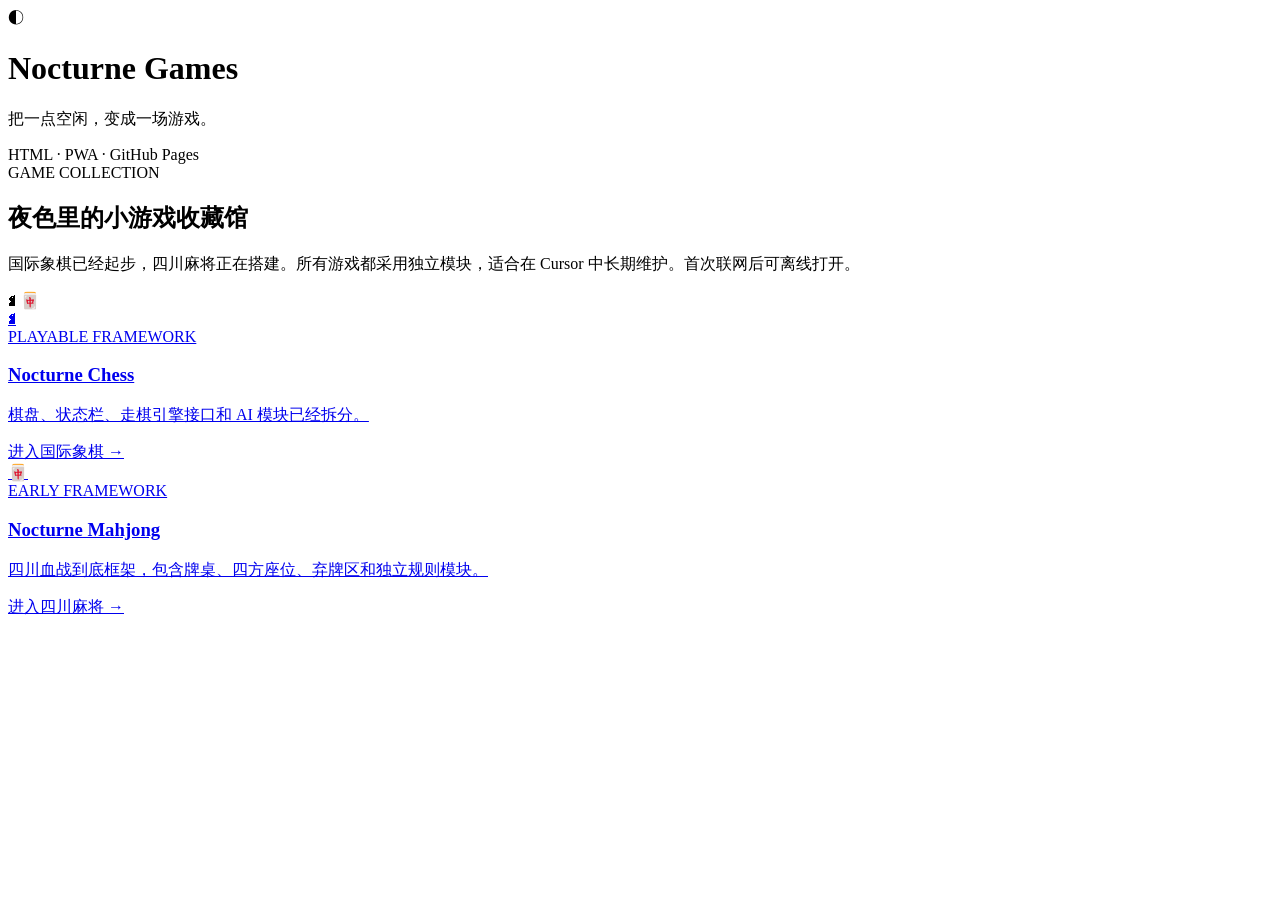
==== index.html @ 31473be5 "Release Mahjong v0.14.14 with scoring, PWA offline, and table UX polish. Adds fan-based session scor" ====
<!doctype html>
<html lang="zh-CN">
<head>
  <meta charset="utf-8">
  <meta name="viewport" content="width=device-width,initial-scale=1">
  <meta name="theme-color" content="#08111f">
  <meta name="mobile-web-app-capable" content="yes">
  <meta name="apple-mobile-web-app-capable" content="yes">
  <meta name="apple-mobile-web-app-title" content="Nocturne">
  <title>Nocturne Games</title>
  <link rel="manifest" href="./manifest.webmanifest">
  <link rel="icon" href="./assets/icons/icon.svg" type="image/svg+xml">
  <link rel="apple-touch-icon" href="./assets/icons/icon-192.png">
  <link rel="stylesheet" href="./shared/base.css">
</head>
<body>
  <main class="shell">
    <header class="topbar">
      <div class="brand">
        <div class="brand-mark">◐</div>
        <div>
          <h1>Nocturne Games</h1>
          <p>把一点空闲，变成一场游戏。</p>
        </div>
      </div>
      <span class="pill">HTML · PWA · GitHub Pages</span>
    </header>

    <section class="hero panel">
      <div>
        <span class="eyebrow">GAME COLLECTION</span>
        <h2>夜色里的小游戏收藏馆</h2>
        <p>国际象棋已经起步，四川麻将正在搭建。所有游戏都采用独立模块，适合在 Cursor 中长期维护。首次联网后可离线打开。</p>
      </div>
      <div class="hero-symbols">♞ 🀄</div>
    </section>

    <section class="game-grid">
      <a class="game-card panel" href="./chess/index.html">
        <div class="cover chess-cover">♞</div>
        <div class="card-body">
          <span class="tag">PLAYABLE FRAMEWORK</span>
          <h3>Nocturne Chess</h3>
          <p>棋盘、状态栏、走棋引擎接口和 AI 模块已经拆分。</p>
          <span class="button-link">进入国际象棋 →</span>
        </div>
      </a>

      <a class="game-card panel" href="./mahjong/index.html">
        <div class="cover mahjong-cover">🀄</div>
        <div class="card-body">
          <span class="tag">EARLY FRAMEWORK</span>
          <h3>Nocturne Mahjong</h3>
          <p>四川血战到底框架，包含牌桌、四方座位、弃牌区和独立规则模块。</p>
          <span class="button-link">进入四川麻将 →</span>
        </div>
      </a>
    </section>
  </main>
  <script src="./shared/app.js"></script>
  <script type="module" src="./shared/pwa.js"></script>
</body>
</html>
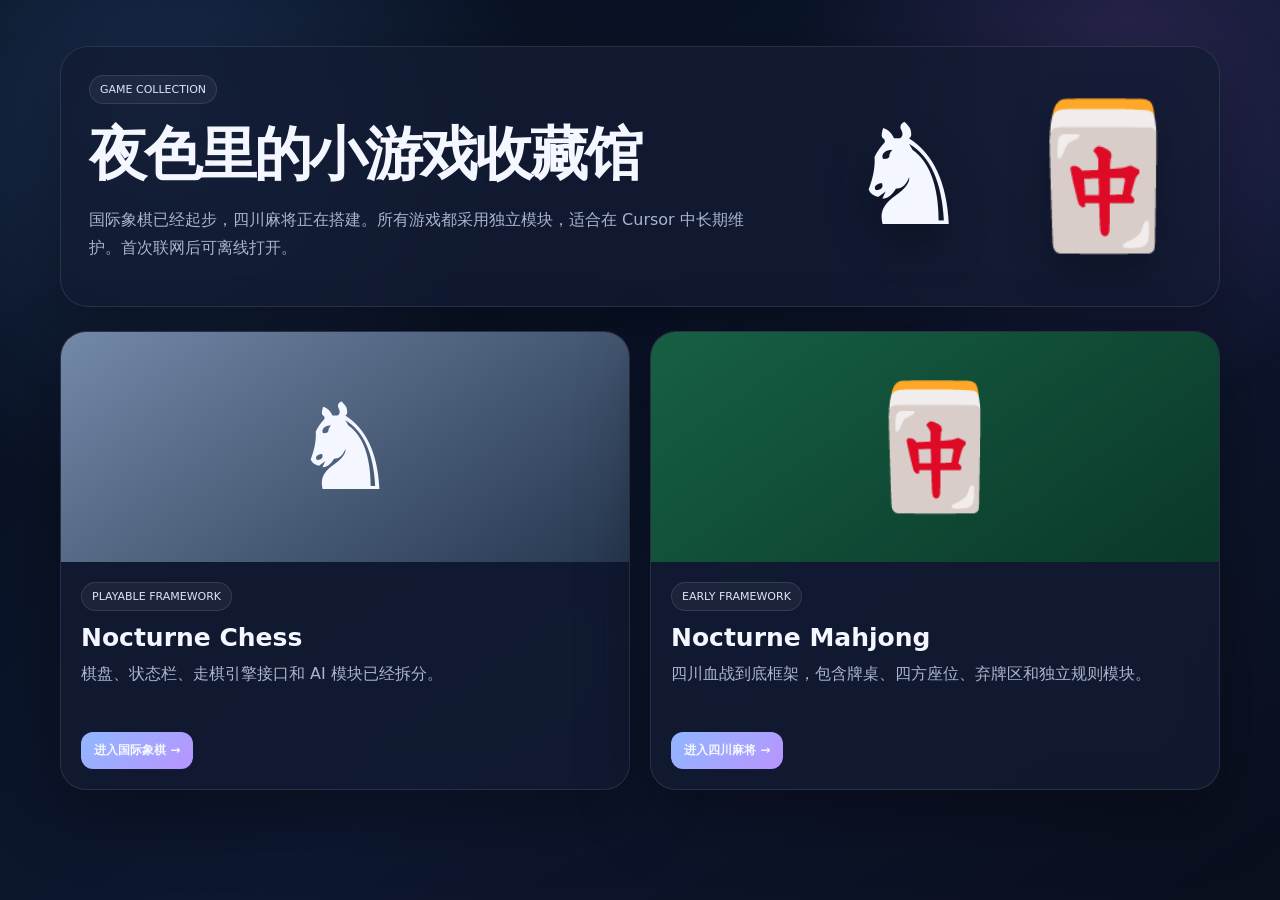
==== commit 0dd7843c: "feat(header): add shared unified header toolbar Extract a shared header with sound, fullscreen, and " ====
--- a/index.html
+++ b/index.html
@@ -11,20 +11,11 @@
   <link rel="manifest" href="./manifest.webmanifest">
   <link rel="icon" href="./assets/icons/icon.svg" type="image/svg+xml">
   <link rel="apple-touch-icon" href="./assets/icons/icon-192.png">
-  <link rel="stylesheet" href="./shared/base.css">
+  <link rel="stylesheet" href="./shared/base.css?v=0.15.1">
 </head>
 <body>
   <main class="shell">
-    <header class="topbar">
-      <div class="brand">
-        <div class="brand-mark">◐</div>
-        <div>
-          <h1>Nocturne Games</h1>
-          <p>把一点空闲，变成一场游戏。</p>
-        </div>
-      </div>
-      <span class="pill">HTML · PWA · GitHub Pages</span>
-    </header>
+    <header id="ngHeader" class="ng-header"></header>
 
     <section class="hero panel">
       <div>
@@ -57,7 +48,7 @@
       </a>
     </section>
   </main>
-  <script src="./shared/app.js"></script>
+  <script type="module" src="./shared/app.js?v=0.15.1"></script>
   <script type="module" src="./shared/pwa.js"></script>
 </body>
 </html>
--- a/shared/base.css
+++ b/shared/base.css
@@ -0,0 +1,94 @@
+:root{
+  --bg:#07101d;
+  --bg2:#0d1730;
+  --panel:rgba(18,27,50,.78);
+  --line:rgba(255,255,255,.1);
+  --text:#f4f7ff;
+  --muted:#aab4cc;
+  --accent:#8fb7ff;
+  --accent2:#b894ff;
+  --green:#62d9a1;
+  --shadow:0 24px 70px rgba(0,0,0,.34);
+}
+*{box-sizing:border-box}
+html{background:var(--bg)}
+body{
+  margin:0;
+  min-height:100vh;
+  color:var(--text);
+  font-family:Inter,system-ui,-apple-system,"Segoe UI","PingFang SC","Microsoft YaHei",sans-serif;
+  background:
+    radial-gradient(circle at 12% 12%,rgba(72,113,192,.28),transparent 28%),
+    radial-gradient(circle at 88% 8%,rgba(154,96,207,.2),transparent 24%),
+    linear-gradient(145deg,var(--bg),var(--bg2) 60%,#0a0f1d);
+}
+a{color:inherit;text-decoration:none}
+button,select{font:inherit}
+.shell{width:min(1160px,92vw);margin:auto;padding:28px 0 48px}
+.topbar{display:flex;align-items:center;justify-content:space-between;gap:18px;margin-bottom:30px}
+.header-actions{display:flex;align-items:center;gap:10px;flex-wrap:wrap;justify-content:flex-end}
+.brand{display:flex;align-items:center;gap:14px}
+.brand-mark{width:52px;height:52px;border-radius:17px;display:grid;place-items:center;font-size:28px;background:rgba(255,255,255,.07);border:1px solid var(--line)}
+h1,h2,h3,p{margin-top:0}
+.brand h1{margin-bottom:3px;font-size:28px}
+.brand p{margin-bottom:0;color:var(--muted);font-size:13px}
+.pill,.tag,.eyebrow{display:inline-flex;padding:7px 10px;border:1px solid var(--line);border-radius:999px;font-size:11px;color:#dce5fb;background:rgba(255,255,255,.05)}
+.ng-header{
+  display:flex;align-items:center;justify-content:space-between;gap:14px;
+  width:100%;margin-bottom:18px;flex-wrap:wrap
+}
+.ng-header-left{display:flex;align-items:center;gap:12px;min-width:0}
+.ng-header-back{
+  color:var(--text);font-size:clamp(18px,2.8vw,26px);font-weight:850;
+  letter-spacing:-.03em;text-decoration:none;white-space:nowrap
+}
+.ng-header-back:hover{opacity:.88}
+.ng-header-tools{
+  display:inline-flex;align-items:center;gap:6px;
+  padding:4px;border-radius:999px;border:1px solid var(--line);
+  background:rgba(255,255,255,.04)
+}
+.ng-tool-btn{
+  width:36px;height:36px;display:inline-grid;place-items:center;
+  border:none;border-radius:999px;background:transparent;color:var(--text);
+  cursor:pointer;font-size:16px;line-height:1
+}
+.ng-tool-btn:hover{background:rgba(255,255,255,.1)}
+.ng-tool-btn:disabled{opacity:.4;cursor:not-allowed}
+.ng-tool-btn.is-pulse{animation:ngToolPulse .35s ease}
+@keyframes ngToolPulse{
+  0%{transform:scale(1)}
+  50%{transform:scale(1.08)}
+  100%{transform:scale(1)}
+}
+.fullscreen-btn{
+  display:inline-flex;align-items:center;justify-content:center;
+  min-height:34px;padding:7px 12px;border:1px solid var(--line);border-radius:999px;
+  color:#dce5fb;background:rgba(255,255,255,.05);cursor:pointer;font-size:12px;font-weight:750
+}
+.fullscreen-btn:hover{background:rgba(255,255,255,.12)}
+.fullscreen-btn:disabled{opacity:.45;cursor:not-allowed}
+.panel{background:var(--panel);border:1px solid var(--line);box-shadow:var(--shadow);backdrop-filter:blur(18px)}
+.hero{display:grid;grid-template-columns:1fr auto;gap:20px;align-items:center;padding:28px;border-radius:28px;margin-bottom:24px}
+.hero h2{font-size:clamp(30px,5vw,58px);letter-spacing:-.05em;margin:12px 0}
+.hero p{max-width:680px;color:var(--muted);line-height:1.75}
+.hero-symbols{font-size:clamp(70px,12vw,140px);filter:drop-shadow(0 18px 20px rgba(0,0,0,.28))}
+.game-grid{display:grid;grid-template-columns:repeat(2,minmax(0,1fr));gap:20px}
+.game-card{border-radius:26px;overflow:hidden;transition:.22s}
+.game-card:hover{transform:translateY(-6px)}
+.cover{height:230px;display:grid;place-items:center;font-size:120px}
+.chess-cover{background:linear-gradient(145deg,#7389a8,#26374f)}
+.mahjong-cover{background:linear-gradient(145deg,#176044,#0a3829)}
+.card-body{padding:20px}
+.card-body h3{font-size:25px;margin:12px 0 8px}
+.card-body p{color:var(--muted);line-height:1.7;min-height:48px}
+.button-link{display:inline-flex;margin-top:8px;padding:10px 13px;border-radius:12px;background:linear-gradient(135deg,var(--accent),var(--accent2));font-weight:800;font-size:12px}
+.game-page{width:min(1240px,96vw);margin:auto;padding:16px 0 32px}
+.game-header{display:flex;align-items:center;justify-content:space-between;gap:14px;margin-bottom:14px}
+.back-link{color:var(--muted);font-size:13px}
+@media(max-width:760px){
+  .pill{display:none}
+  .hero{grid-template-columns:1fr}
+  .hero-symbols{text-align:center}
+  .game-grid{grid-template-columns:1fr}
+}
